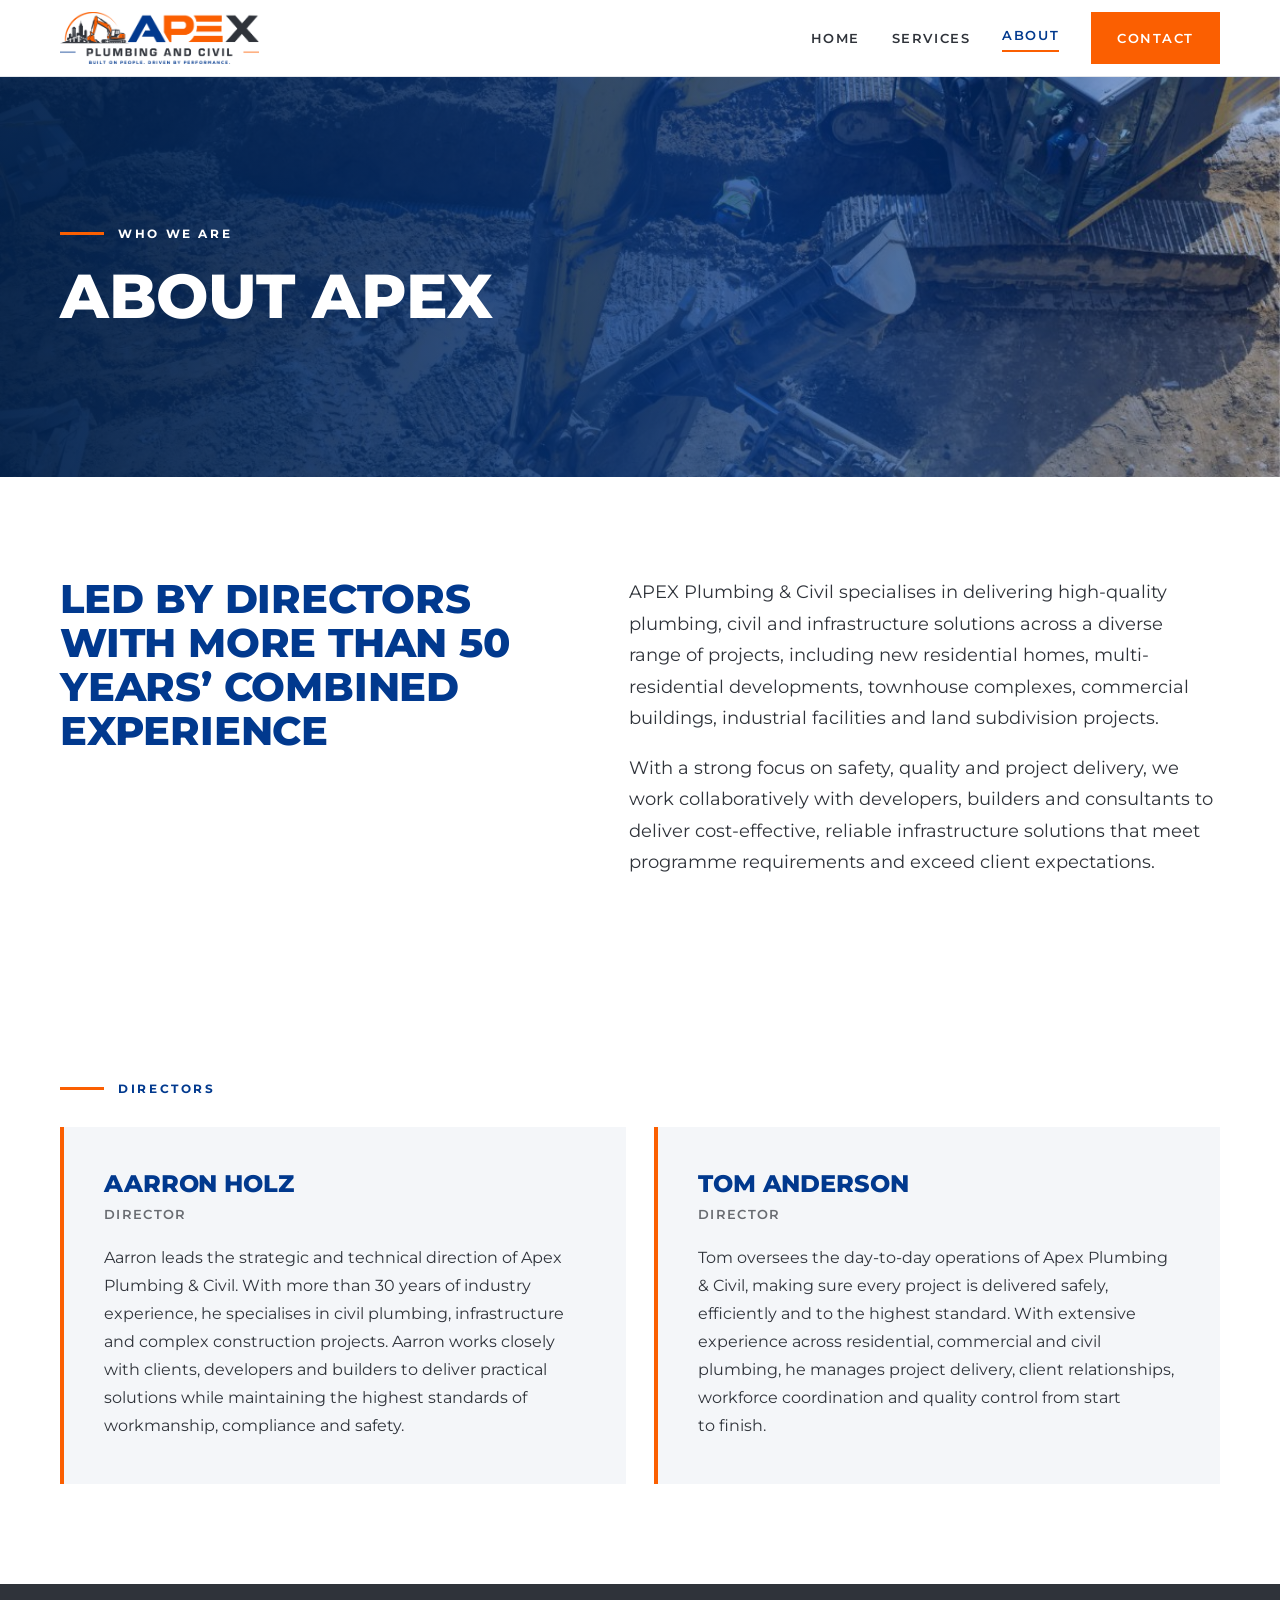
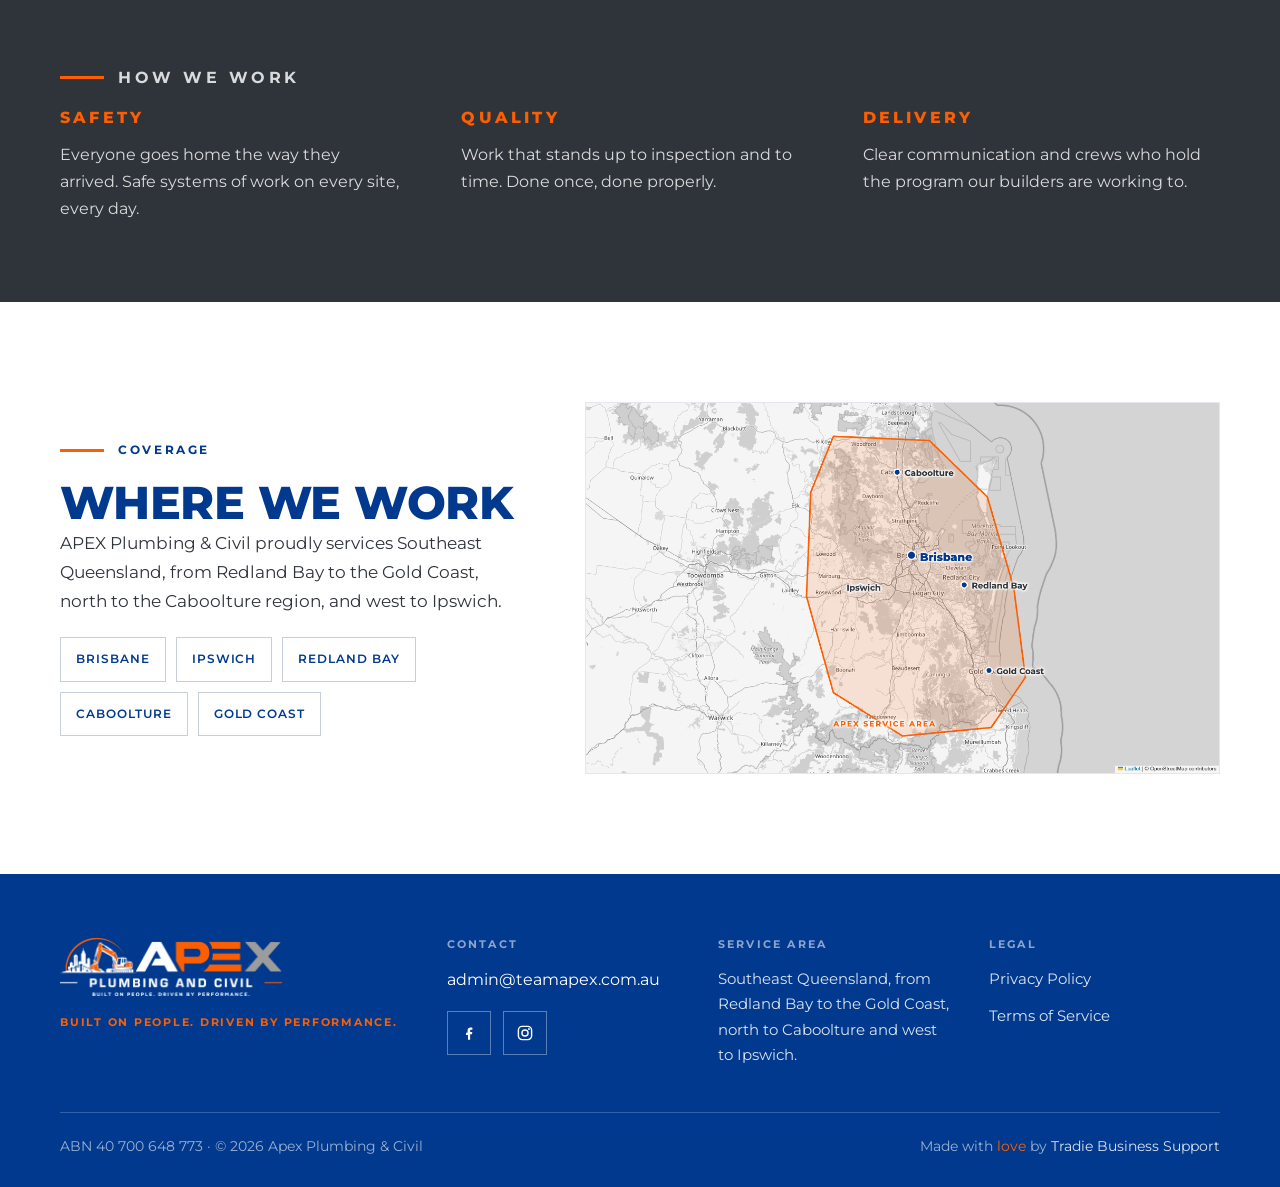
==== about.html @ 1848c68c "Add files via upload initial site" ====
<!DOCTYPE html>
<html lang="en-AU">
<head>
<meta charset="utf-8">
<meta name="viewport" content="width=device-width, initial-scale=1">
<title>About | APEX Plumbing & Civil</title>
<meta name="description" content="Led by directors with more than 50 years combined experience, APEX delivers plumbing, civil and infrastructure solutions across Southeast Queensland.">
<link rel="canonical" href="https://apexplumbingandcivil.com.au/about.html">
<meta name="robots" content="index, follow">
<meta property="og:type" content="website">
<meta property="og:site_name" content="APEX Plumbing &amp; Civil">
<meta property="og:title" content="About | APEX Plumbing & Civil">
<meta property="og:description" content="Led by directors with more than 50 years combined experience, APEX delivers plumbing, civil and infrastructure solutions across Southeast Queensland.">
<meta property="og:url" content="https://apexplumbingandcivil.com.au/about.html">
<meta property="og:image" content="https://apexplumbingandcivil.com.au/assets/img/about-banner.jpg">
<meta property="og:locale" content="en_AU">
<meta name="twitter:card" content="summary_large_image">
<meta name="theme-color" content="#01398E">
<link rel="icon" href="assets/img/favicon.png" type="image/png">
<link rel="preconnect" href="https://fonts.googleapis.com">
<link rel="preconnect" href="https://fonts.gstatic.com" crossorigin>
<link href="https://fonts.googleapis.com/css2?family=Montserrat:wght@500;600;700;800&display=swap" rel="stylesheet">
<link rel="stylesheet" href="assets/css/style.css">
</head>
<body>
<a class="skip" href="#main">Skip to content</a>

  <header class="site-header">
    <div class="header-inner">
      <a class="logo" href="index.html"><img src="assets/img/apex-logo.png" alt="Apex Plumbing and Civil" width="253" height="66"></a>
      <nav class="nav" aria-label="Main">
        <a href="index.html">Home</a>
        <a href="services.html">Services</a>
        <a href="about.html" class="is-active" aria-current="page">About</a>
        <a class="btn btn--sm" href="contact.html">Contact</a>
      </nav>
      <button class="nav-toggle" type="button" aria-expanded="false" aria-controls="mobile-nav" aria-label="Open menu">
        <span></span><span></span><span></span>
      </button>
    </div>
    <nav class="mobile-nav" id="mobile-nav" aria-label="Mobile">
      <a href="index.html">Home</a>
      <a href="services.html">Services</a>
      <a href="about.html">About</a>
      <a href="contact.html">Contact</a>
    </nav>
  </header>
<main id="main">

  <section class="pagehead pagehead--short">
    <img class="hero-bg" src="assets/img/about-banner.jpg" alt="Water main pipes laid out alongside an open trench at the end of the day" fetchpriority="high">
    <div class="hero-scrim"></div>
    <div class="container hero-inner">
      <p class="eyebrow eyebrow--light"><span class="rule"></span>Who we are</p>
      <h1>About Apex</h1>
    </div>
  </section>

  <section class="section">
    <div class="container intro">
      <h2 class="intro-title">Led by directors with more than 50 years&rsquo; combined experience</h2>
      <div class="intro-body">
        <p>APEX Plumbing &amp; Civil specialises in delivering high-quality plumbing, civil and infrastructure solutions across a diverse range of projects, including new residential homes, multi-residential developments, townhouse complexes, commercial buildings, industrial facilities and land subdivision projects.</p>
        <p>With a strong focus on safety, quality and project delivery, we work collaboratively with developers, builders and consultants to deliver cost-effective, reliable infrastructure solutions that meet programme requirements and exceed client expectations.</p>
      </div>
    </div>
  </section>

  <section class="section section--tight">
    <div class="container">
      <p class="eyebrow"><span class="rule"></span>Directors</p>
      <div class="directors">
        <article class="director">
          <h3>Aarron Holz</h3>
          <p class="role">Director</p>
          <p>Aarron leads the strategic and technical direction of Apex Plumbing &amp; Civil. With more than 30 years of industry experience, he specialises in civil plumbing, infrastructure and complex construction projects. Aarron works closely with clients, developers and builders to deliver practical solutions while maintaining the highest standards of workmanship, compliance and safety.</p>
        </article>
        <article class="director">
          <h3>Tom Anderson</h3>
          <p class="role">Director</p>
          <p>Tom oversees the day-to-day operations of Apex Plumbing &amp; Civil, making sure every project is delivered safely, efficiently and to the highest standard. With extensive experience across residential, commercial and civil plumbing, he manages project delivery, client relationships, workforce coordination and quality control from start to finish.</p>
        </article>
      </div>
    </div>
  </section>

  <section class="values">
    <div class="container">
      <p class="eyebrow eyebrow--light"><span class="rule"></span>How we work</p>
      <div class="values-grid">
        <div><h3>Safety</h3><p>Everyone goes home the way they arrived. Safe systems of work on every site, every day.</p></div>
        <div><h3>Quality</h3><p>Work that stands up to inspection and to time. Done once, done properly.</p></div>
        <div><h3>Delivery</h3><p>Clear communication and crews who hold the program our builders are working to.</p></div>
      </div>
    </div>
  </section>

  <section class="section">
    <div class="container coverage">
      <div>
        <p class="eyebrow"><span class="rule"></span>Coverage</p>
        <h2 class="section-title">Where we work</h2>
        <p class="coverage-text">APEX Plumbing &amp; Civil proudly services Southeast Queensland, from Redland Bay to the Gold Coast, north to the Caboolture region, and west to Ipswich.</p>
        <ul class="chips">
          <li>Brisbane</li><li>Ipswich</li><li>Redland Bay</li><li>Caboolture</li><li>Gold Coast</li>
        </ul>
      </div>
      <div class="map">
        <img src="assets/img/map-service-area.png" alt="Map of South East Queensland showing the Apex service area from Caboolture to the Gold Coast and west to Ipswich" loading="lazy">
      </div>
    </div>
  </section>
</main>

  <footer class="site-footer">
    <div class="container">
      <div class="footer-grid">
        <div>
          <img class="footer-logo" src="assets/img/apex-logo-reversed.png" alt="Apex Plumbing and Civil" width="253" height="66">
          <p class="tagline">Built on people. Driven by performance.</p>
        </div>
        <div>
          <h2 class="footer-head">Contact</h2>
          <a class="footer-email" href="mailto:admin@teamapex.com.au">admin@teamapex.com.au</a>
          <div class="socials">
            <a href="https://www.facebook.com/ApexPlumbingandCivil" target="_blank" rel="noopener" aria-label="Apex Plumbing and Civil on Facebook"><svg viewBox="0 0 24 24" width="18" height="18" aria-hidden="true"><path fill="currentColor" d="M13.5 21v-7.2h2.5l.4-3h-2.9V9.1c0-.9.3-1.5 1.6-1.5h1.4V4.9c-.3 0-1.3-.1-2.4-.1-2.4 0-4 1.4-4 4.1v2.9H8v3h2.6V21z"></path></svg></a>
            <a href="https://www.instagram.com/team.apex2026" target="_blank" rel="noopener" aria-label="Apex Plumbing and Civil on Instagram"><svg viewBox="0 0 24 24" width="18" height="18" aria-hidden="true"><rect x="3.2" y="3.2" width="17.6" height="17.6" rx="5" fill="none" stroke="currentColor" stroke-width="1.9"></rect><circle cx="12" cy="12" r="4.1" fill="none" stroke="currentColor" stroke-width="1.9"></circle><circle cx="17.3" cy="6.7" r="1.3" fill="currentColor"></circle></svg></a>
          </div>
        </div>
        <div>
          <h2 class="footer-head">Service area</h2>
          <p class="footer-text">Southeast Queensland, from Redland Bay to the Gold Coast, north to Caboolture and west to Ipswich.</p>
        </div>
        <div>
          <h2 class="footer-head">Legal</h2>
          <div class="footer-links">
            <a href="privacy.html">Privacy Policy</a>
            <a href="terms.html">Terms of Service</a>
          </div>
        </div>
      </div>
      <div class="footer-base">
        <span>ABN 40 700 648 773 &middot; &copy; <span data-year>2026</span> Apex Plumbing &amp; Civil</span>
        <span>Made with <span class="heart">love</span> by <a href="https://tradiebs.com.au" target="_blank" rel="noopener">Tradie Business Support</a></span>
      </div>
    </div>
  </footer>
<script src="assets/js/main.js" defer></script>
</body>
</html>
---- assets/css/style.css ----
/* APEX Plumbing & Civil
   Navy #01398E  Orange #FB5F01  Charcoal #2F333A  Grey #F4F6F9 */

:root{
  --navy:#01398E; --navy-deep:#01204A; --orange:#FB5F01;
  --charcoal:#2F333A; --grey:#F4F6F9; --line:#E4E7EC; --line-2:#C9CFD8;
  --pad:24px; --maxw:1320px;
}

*,*::before,*::after{box-sizing:border-box}
html{-webkit-text-size-adjust:100%}
body{
  margin:0; background:#fff; color:var(--charcoal);
  font:400 16px/1.7 Montserrat,-apple-system,BlinkMacSystemFont,"Segoe UI",Arial,sans-serif;
  -webkit-font-smoothing:antialiased;
}
img{max-width:100%; display:block}
a{color:var(--navy); text-decoration:none}
a:hover{color:var(--orange)}
h1,h2,h3{margin:0; font-weight:800; text-transform:uppercase; line-height:1.1; letter-spacing:-.005em}
p{margin:0 0 1em; text-wrap:pretty}
p:last-child{margin-bottom:0}
ul{margin:0; padding:0; list-style:none}
:focus-visible{outline:3px solid var(--orange); outline-offset:3px}

.container{width:100%; max-width:var(--maxw); margin:0 auto; padding:0 var(--pad)}
.skip{position:absolute; left:-9999px; top:0; background:var(--orange); color:#fff; padding:14px 20px; z-index:100; font-weight:700}
.skip:focus{left:0; color:#fff}

/* buttons and links */
.btn{
  display:inline-flex; align-items:center; justify-content:center; gap:12px;
  background:var(--orange); color:#fff; font-weight:700; font-size:13px;
  letter-spacing:.14em; text-transform:uppercase; padding:19px 32px;
  min-height:56px; border:0; cursor:pointer; transition:background .18s ease;
  font-family:inherit; text-align:center;
}
.btn:hover{background:#e05500; color:#fff}
.btn--sm{padding:15px 26px; min-height:48px; font-size:12px}
.link{
  display:inline-flex; align-items:center; gap:10px; font-weight:700; font-size:13px;
  letter-spacing:.14em; text-transform:uppercase; color:var(--navy); min-height:44px;
}
.link span{color:var(--orange)}

.eyebrow{
  display:flex; align-items:center; gap:14px; margin:0 0 18px;
  font-weight:700; font-size:12px; letter-spacing:.22em; text-transform:uppercase; color:var(--navy);
}
.eyebrow--light{color:#fff}
.rule{flex:none; width:44px; height:3px; background:var(--orange)}

/* header */
.site-header{position:sticky; top:0; z-index:50; background:#fff; border-bottom:1px solid var(--line)}
.header-inner{
  max-width:var(--maxw); margin:0 auto; padding:12px var(--pad);
  display:flex; align-items:center; justify-content:space-between; gap:24px;
}
.logo img{height:40px; width:auto}
.nav{display:none; align-items:center; gap:32px}
.nav a{font-weight:600; font-size:13px; letter-spacing:.12em; text-transform:uppercase; color:var(--charcoal)}
.nav a.is-active{color:var(--navy); border-bottom:2px solid var(--orange); padding-bottom:4px}
.nav a:hover{color:var(--orange)}
.nav .btn--sm{color:#fff}
.nav-toggle{
  width:48px; height:48px; display:flex; flex-direction:column; align-items:center; justify-content:center;
  gap:5px; background:none; border:0; cursor:pointer; padding:0;
}
.nav-toggle span{display:block; width:24px; height:2px; background:var(--navy); transition:transform .2s ease, opacity .2s ease}
.nav-toggle span:last-child{background:var(--orange)}
.nav-toggle[aria-expanded="true"] span:nth-child(1){transform:translateY(7px) rotate(45deg)}
.nav-toggle[aria-expanded="true"] span:nth-child(2){opacity:0}
.nav-toggle[aria-expanded="true"] span:nth-child(3){transform:translateY(-7px) rotate(-45deg)}
.mobile-nav{display:none; flex-direction:column; border-top:1px solid var(--line); background:#fff}
.mobile-nav.is-open{display:flex}
.mobile-nav a{
  padding:18px var(--pad); min-height:56px; display:flex; align-items:center;
  font-weight:600; font-size:14px; letter-spacing:.12em; text-transform:uppercase;
  color:var(--charcoal); border-bottom:1px solid var(--line);
}

/* hero */
.hero,.pagehead{position:relative; overflow:hidden; display:flex; align-items:center; min-height:560px; padding:80px 0}
.pagehead{min-height:340px; padding:64px 0}
.pagehead--short{min-height:280px}
.hero-bg{position:absolute; inset:0; width:100%; height:100%; object-fit:cover}
.hero-scrim{position:absolute; inset:0; background:linear-gradient(180deg,rgba(1,32,74,.90) 0%,rgba(1,57,142,.84) 60%,rgba(1,32,74,.92) 100%)}
.hero-inner{position:relative; z-index:1}
.hero h1{font-size:clamp(34px,7vw,74px); color:#fff; max-width:16ch; text-wrap:balance}
.pagehead h1{font-size:clamp(32px,6vw,62px); color:#fff}
.lede{margin:20px 0 0; font-size:clamp(15px,2.4vw,20px); line-height:1.65; color:rgba(255,255,255,.88); max-width:62ch}
.hero .btn{margin-top:30px}

/* stats */
.stats{background:var(--charcoal); padding:8px 0 28px}
.stats-grid{display:grid; gap:0}
.stats-grid>div{padding:22px 0; border-bottom:1px solid rgba(255,255,255,.16)}
.stats-grid>div:last-child{border-bottom:0; padding-bottom:0}
.stats strong{display:block; font-weight:800; font-size:26px; line-height:1; color:var(--orange); margin-bottom:8px}
.stats span{display:block; font-weight:600; font-size:12px; line-height:1.5; letter-spacing:.08em; text-transform:uppercase; color:#fff}

/* sections */
.section{padding:56px 0}
.section--grey{background:var(--grey)}
.section--bordered{border-top:1px solid var(--line)}
.section--tight{padding-top:0}
.section-title{font-size:clamp(26px,4.4vw,46px); color:var(--navy); margin-bottom:28px}
.section-head{margin-bottom:28px}
.section-note{margin:14px 0 0; font-size:16px; color:var(--charcoal)}

/* cards */
.cards{display:grid; gap:20px}
.card{border:1px solid var(--line)}
.card>img{width:100%; height:200px; object-fit:cover}
.card-body{padding:26px 24px 28px}
.card h3{font-size:22px; color:var(--charcoal); margin-bottom:12px}
.card p{font-size:15px; margin-bottom:16px}

/* band */
.band{background:var(--navy); display:flex; flex-direction:column-reverse}
.band-text{padding:40px var(--pad) 44px}
.band-text h2{font-size:clamp(24px,4vw,44px); color:#fff; margin-bottom:16px}
.band-text p{font-size:16px; line-height:1.7; color:rgba(255,255,255,.86); max-width:56ch}
.band-media img{width:100%; height:220px; object-fit:cover}

/* gallery: masonry columns so photos keep their own shape */
.gallery{column-count:2; column-gap:10px}
.gallery figure{margin:0 0 10px; break-inside:avoid; -webkit-column-break-inside:avoid}
.gallery img{width:100%; height:auto}
.pos-low{object-position:center 60%}
.pos-high{object-position:center 40%}

/* testimonials */
.carousel-viewport{overflow:hidden}
.carousel-track{display:flex; align-items:stretch; gap:0; transition:transform .55s cubic-bezier(.4,0,.2,1)}
.quote{
  flex:0 0 100%; background:#fff; border-top:4px solid var(--orange);
  padding:30px 24px; display:flex; flex-direction:column; gap:22px;
}
.quote p{margin:0; font-size:15px; line-height:1.8}
.quote footer{margin-top:auto}
.quote strong{display:block; font-weight:700; font-size:14px; letter-spacing:.06em; text-transform:uppercase; color:var(--navy)}
.quote span{display:block; font-size:14px; color:var(--charcoal); opacity:.7; margin-top:5px}
.carousel-controls{display:flex; align-items:center; justify-content:space-between; gap:16px; margin-top:22px}
.dots{display:flex; gap:8px}
.dots button{width:36px; height:6px; border:0; padding:0; cursor:pointer; background:var(--line-2)}
.dots button[aria-current="true"]{background:var(--orange)}
.arrows{display:flex; gap:10px}
.arrows button{
  width:48px; height:48px; border:1px solid var(--line-2); background:#fff; color:var(--navy);
  font-weight:700; font-size:17px; cursor:pointer; font-family:inherit;
}
.arrows button:hover{border-color:var(--orange); color:var(--orange)}

/* cta */
.cta{border-top:1px solid var(--line); padding:44px 0}
.cta-inner{display:flex; flex-direction:column; align-items:flex-start; gap:22px}
.cta h2{font-size:clamp(24px,4vw,40px); color:var(--navy); margin-bottom:10px}
.cta p{font-size:16px}

/* split (services) */
.split{display:flex; flex-direction:column}
.split--grey{background:var(--grey)}
.split-media img{width:100%; height:260px; object-fit:cover}
.split-text{padding:44px var(--pad) 48px}
.split-text h2{font-size:clamp(26px,4.4vw,44px); color:var(--navy); margin-bottom:20px}
.split-lede{font-size:16px; line-height:1.7; margin-bottom:24px; max-width:56ch}
.ticks li{display:flex; gap:16px; align-items:flex-start; padding:15px 0; border-top:1px solid var(--line-2); font-size:16px; line-height:1.5}
.ticks li:last-child{border-bottom:1px solid var(--line-2)}
.ticks li::before{content:""; flex:none; width:7px; height:7px; background:var(--orange); margin-top:9px}

/* closer */
.closer{background:var(--navy); padding:56px 0; text-align:center}
.closer h2{font-size:clamp(26px,4.6vw,52px); color:#fff; margin:0 auto 18px; max-width:20ch}
.closer p{font-size:17px; line-height:1.7; color:rgba(255,255,255,.86); max-width:70ch; margin:0 auto 30px}

/* about */
.intro{display:grid; gap:24px}
.intro-title{font-size:clamp(24px,4vw,40px); color:var(--navy)}
.intro-body p{font-size:17px; line-height:1.75}
.directors{display:grid; gap:20px; margin-top:28px}
.director{background:var(--grey); padding:32px 26px; border-left:4px solid var(--orange)}
.director h3{font-size:24px; color:var(--navy); margin-bottom:6px}
.director .role{font-weight:600; font-size:13px; letter-spacing:.1em; text-transform:uppercase; opacity:.7; margin-bottom:18px}
.director p{font-size:16px; line-height:1.75}
.values{background:var(--charcoal); padding:56px 0}
.values-grid{display:grid; gap:32px}
.values h3{font-size:16px; letter-spacing:.2em; color:var(--orange); margin-bottom:14px}
.values p{font-size:16px; line-height:1.7; color:rgba(255,255,255,.82)}
.coverage{display:grid; gap:36px; align-items:center}
.coverage-text{font-size:17px; line-height:1.7; margin-bottom:22px}
.chips{display:flex; flex-wrap:wrap; gap:10px}
.chips li{font-weight:600; font-size:12px; letter-spacing:.08em; text-transform:uppercase; color:var(--navy); border:1px solid var(--line-2); padding:11px 15px}
.map{border:1px solid var(--line)}

/* contact */
.contact{display:flex; flex-direction:column}
.contact-form{padding:44px var(--pad) 48px}
.contact-form h1{font-size:clamp(30px,6vw,54px); color:var(--navy); margin-bottom:14px}
.contact-lede{font-size:16px; line-height:1.7; margin-bottom:32px; max-width:56ch}
.field{margin-bottom:20px}
.field label{display:block; font-weight:600; font-size:11px; letter-spacing:.16em; text-transform:uppercase; margin-bottom:9px}
.field input,.field textarea{
  width:100%; border:1px solid var(--line-2); background:#fff; color:var(--charcoal);
  font:400 16px/1.6 inherit; font-family:inherit; padding:16px; min-height:56px; border-radius:0;
}
.field textarea{min-height:140px; resize:vertical}
.field input:focus,.field textarea:focus{border-color:var(--navy); outline:2px solid rgba(1,57,142,.18); outline-offset:0}
.field input[aria-invalid="true"],.field textarea[aria-invalid="true"]{border-color:#c22e00}
.hp{position:absolute; left:-9999px; width:1px; height:1px; opacity:0}
.form-status{margin:16px 0 0; font-size:15px; font-weight:600}
.form-status.is-ok{color:#0a7c2f}
.form-status.is-err{color:#c22e00}
.contact-side{background:var(--navy); padding:44px var(--pad); display:flex; flex-direction:column; gap:32px}
.contact-email{font-weight:600; font-size:19px; line-height:1.4; color:#fff}
.contact-email:hover{color:var(--orange)}
.contact-area{font-size:16px; line-height:1.75; color:rgba(255,255,255,.9)}
.ruled{border-top:1px solid rgba(255,255,255,.2); padding-top:32px}
.follow{display:flex; flex-direction:column; gap:14px}
.follow a{display:flex; align-items:center; gap:12px; min-height:44px; font-size:15px; color:#fff}
.follow a:hover{color:var(--orange)}
.follow svg{flex:none}
.contact-mark img{height:56px; width:auto}

/* legal */
.legal-head{background:var(--navy); padding:48px 0}
.legal-head h1{font-size:clamp(30px,6vw,54px); color:#fff}
.prose{max-width:76ch}
.prose h2{font-size:20px; color:var(--navy); margin:36px 0 14px}
.prose p,.prose li{font-size:16px; line-height:1.8}
.prose ul{margin:0 0 1em; padding-left:0}
.prose li{display:flex; gap:14px; align-items:flex-start; margin-bottom:8px}
.prose li::before{content:""; flex:none; width:7px; height:7px; background:var(--orange); margin-top:11px}
.updated{font-size:14px; letter-spacing:.06em; text-transform:uppercase; font-weight:600; opacity:.65}

/* footer */
.site-footer{background:var(--navy); padding:44px 0 24px; color:#fff}
.footer-grid{display:grid; gap:32px; padding-bottom:32px; border-bottom:1px solid rgba(255,255,255,.2)}
.footer-logo{height:48px; width:auto}
.tagline{margin:18px 0 0; font-weight:700; font-size:11px; line-height:1.6; letter-spacing:.16em; text-transform:uppercase; color:var(--orange)}
.footer-head{font-weight:700; font-size:11px; letter-spacing:.2em; text-transform:uppercase; color:rgba(255,255,255,.55); margin:0 0 16px}
.footer-email{display:inline-block; font-size:16px; color:#fff; margin-bottom:18px}
.footer-email:hover{color:var(--orange)}
.footer-text{font-size:15px; line-height:1.7; color:rgba(255,255,255,.86)}
.footer-links{display:flex; flex-direction:column; gap:12px}
.footer-links a{font-size:15px; color:rgba(255,255,255,.86)}
.footer-links a:hover{color:var(--orange)}
.socials{display:flex; gap:12px}
.socials a{
  width:44px; height:44px; border:1px solid rgba(255,255,255,.35);
  display:flex; align-items:center; justify-content:center; color:#fff;
}
.socials a:hover{background:var(--orange); border-color:var(--orange); color:#fff}
.footer-base{
  display:flex; flex-direction:column; gap:8px; padding-top:22px;
  font-size:13px; line-height:1.6; color:rgba(255,255,255,.6);
}
.footer-base a{color:rgba(255,255,255,.85)}
.footer-base a:hover{color:var(--orange)}
.heart{color:var(--orange)}

/* ---------- tablet ---------- */
@media (min-width:720px){
  :root{--pad:40px}
  .stats{padding:28px 0}
  .stats-grid{grid-template-columns:repeat(3,1fr); gap:36px}
  .stats-grid>div{padding:0; border-bottom:0; border-left:1px solid rgba(255,255,255,.18); padding-left:36px}
  .stats-grid>div:first-child{border-left:0; padding-left:0}
  .stats strong{font-size:30px}
  .section{padding:76px 0}
  .cards{grid-template-columns:1fr 1fr; gap:28px}
  .card>img{height:260px}
  .card-body{padding:34px 32px 38px}
  .card h3{font-size:26px}
  .card p{font-size:16px}
  .gallery{column-count:3; column-gap:14px}
  .gallery figure{margin-bottom:14px}
  .quote{padding:40px 36px}
  .quote p{font-size:17px}
  .band{flex-direction:row}
  .band-text{flex:1; padding:64px 40px; display:flex; flex-direction:column; justify-content:center}
  .band-media{flex:1}
  .band-media img{height:100%; min-height:380px}
  .cta{padding:64px 0}
  .cta-inner{flex-direction:row; align-items:center; justify-content:space-between; gap:40px}
  .split{flex-direction:row; align-items:stretch}
  .split--reverse{flex-direction:row}
  .split-media{flex:1}
  .split-media img{height:100%; min-height:520px}
  .split-text{flex:1; padding:64px 40px; display:flex; flex-direction:column; justify-content:center}
  .ticks--two{display:grid; grid-template-columns:1fr 1fr; gap:0 32px}
  .closer{padding:88px 0}
  .intro{grid-template-columns:1fr 1.15fr; gap:56px}
  .intro-body p{font-size:18px}
  .directors{grid-template-columns:1fr 1fr; gap:28px}
  .director{padding:44px 40px}
  .values{padding:80px 0}
  .values-grid{grid-template-columns:repeat(3,1fr); gap:44px}
  .coverage{grid-template-columns:.85fr 1.15fr; gap:56px}
  .contact{flex-direction:row; min-height:720px}
  .contact-form{flex:1.05; padding:72px 40px}
  .contact-side{flex:.95; padding:72px 40px}
  .contact-email{font-size:23px}
  .legal-head{padding:72px 0}
  .site-footer{padding:64px 0 30px}
  .footer-grid{grid-template-columns:1.5fr 1fr 1fr 1fr; gap:40px; padding-bottom:44px}
  .footer-logo{height:58px}
  .footer-base{flex-direction:row; justify-content:space-between; align-items:center; gap:24px; font-size:14px}
  .section-head{display:flex; align-items:flex-end; justify-content:space-between; gap:40px; margin-bottom:40px}
  .section-note{max-width:36ch; text-align:right; margin:0}
  .section-title{margin-bottom:0}
  .section-head .section-title{margin-bottom:0}
}

/* ---------- desktop ---------- */
@media (min-width:1024px){
  :root{--pad:60px}
  .nav{display:flex}
  .nav-toggle,.mobile-nav{display:none !important}
  .logo img{height:52px}
  .hero{min-height:660px; padding:0}
  .hero-scrim{background:linear-gradient(100deg,rgba(1,32,74,.94) 0%,rgba(1,57,142,.86) 42%,rgba(1,57,142,.30) 100%)}
  .pagehead{min-height:400px}
  .pagehead .hero-scrim{background:linear-gradient(90deg,rgba(1,32,74,.95) 0%,rgba(1,57,142,.72) 60%,rgba(1,57,142,.35) 100%)}
  .hero-inner{max-width:var(--maxw)}
  .hero h1{max-width:14ch}
  .section{padding:100px 0}
  .quote{flex:0 0 calc(50% - 12px); min-height:400px; padding:44px 40px}
  .carousel-track{gap:24px}
  .quote p{font-size:17px}
  .band-media img{min-height:460px}
  .split-media img{min-height:600px}
  .split-text{padding:88px 60px}
  .section-title{font-size:46px}
  .gallery{column-count:4; column-gap:16px}
  .gallery figure{margin-bottom:16px}
}
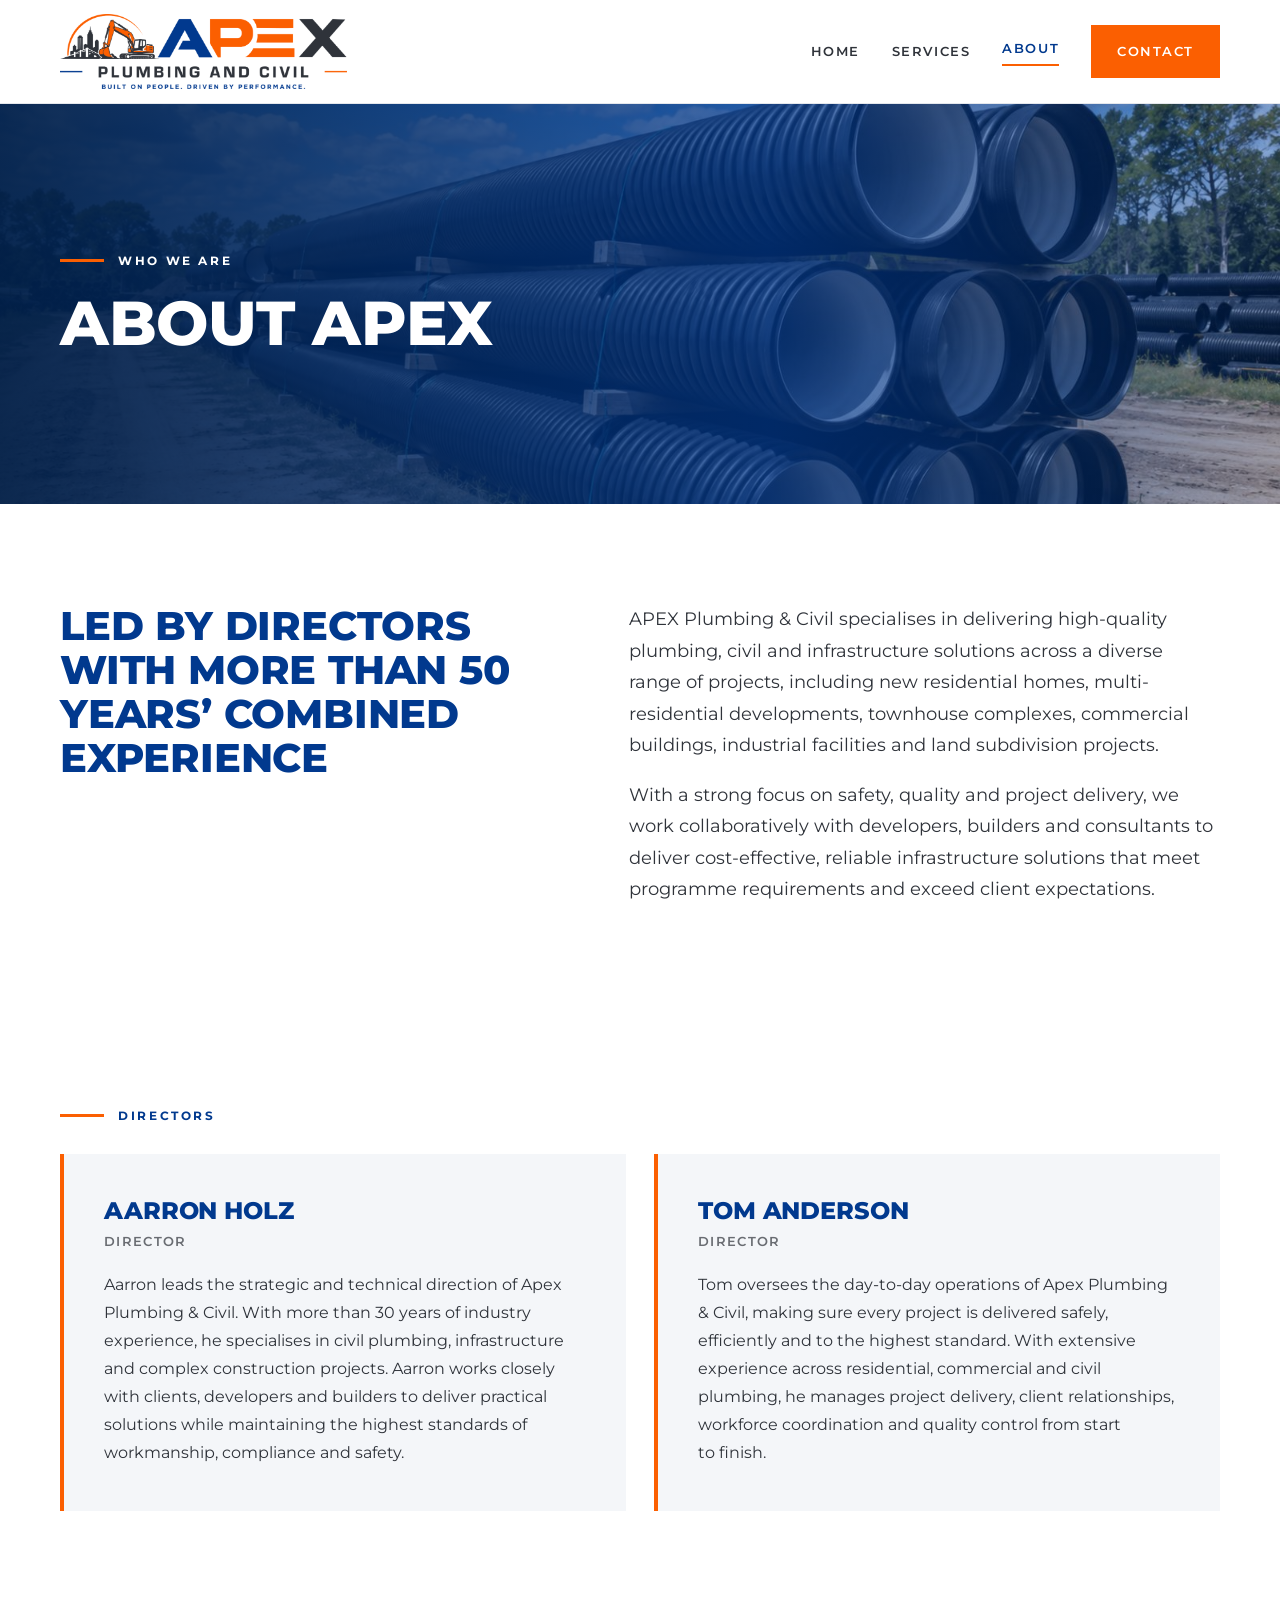
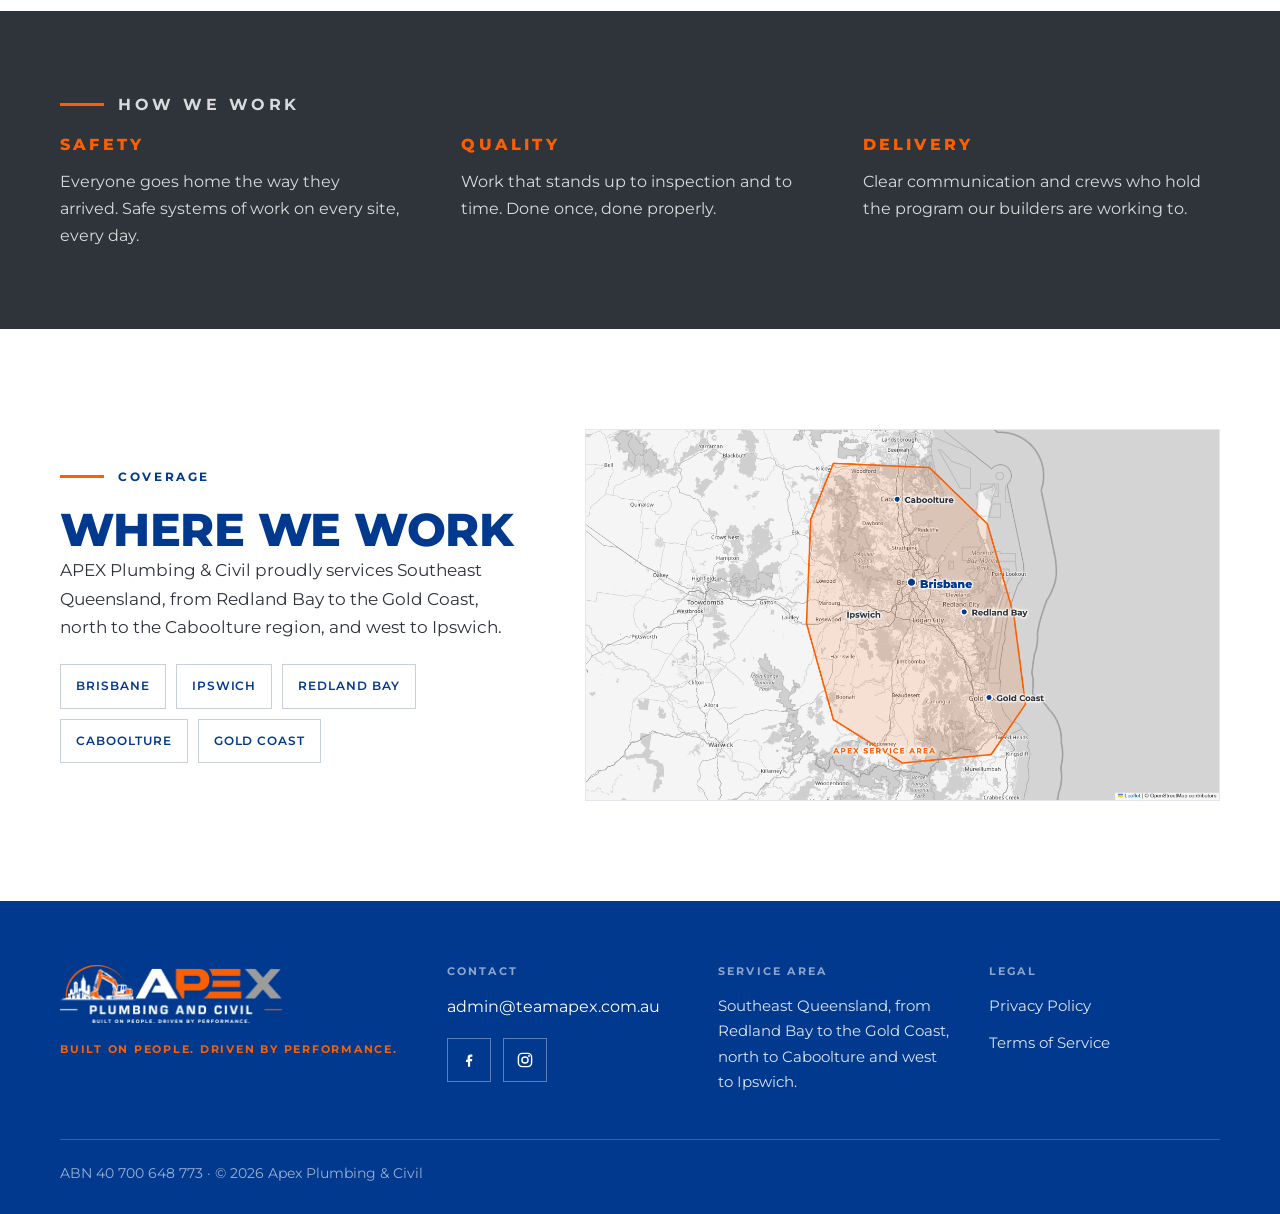
==== commit c861123c: "Add files via upload" ====
--- a/about.html
+++ b/about.html
@@ -12,7 +12,7 @@
 <meta property="og:title" content="About | APEX Plumbing & Civil">
 <meta property="og:description" content="Led by directors with more than 50 years combined experience, APEX delivers plumbing, civil and infrastructure solutions across Southeast Queensland.">
 <meta property="og:url" content="https://apexplumbingandcivil.com.au/about.html">
-<meta property="og:image" content="https://apexplumbingandcivil.com.au/assets/img/about-banner.jpg">
+<meta property="og:image" content="https://apexplumbingandcivil.com.au/assets/img/about-banner-pipes.jpg">
 <meta property="og:locale" content="en_AU">
 <meta name="twitter:card" content="summary_large_image">
 <meta name="theme-color" content="#01398E">
@@ -48,7 +48,7 @@
 <main id="main">
 
   <section class="pagehead pagehead--short">
-    <img class="hero-bg" src="assets/img/about-banner.jpg" alt="Water main pipes laid out alongside an open trench at the end of the day" fetchpriority="high">
+    <img class="hero-bg" src="assets/img/about-banner-pipes.jpg" alt="Stacked lengths of large diameter stormwater pipe on a laydown area" fetchpriority="high">
     <div class="hero-scrim"></div>
     <div class="container hero-inner">
       <p class="eyebrow eyebrow--light"><span class="rule"></span>Who we are</p>
@@ -141,7 +141,6 @@
       </div>
       <div class="footer-base">
         <span>ABN 40 700 648 773 &middot; &copy; <span data-year>2026</span> Apex Plumbing &amp; Civil</span>
-        <span>Made with <span class="heart">love</span> by <a href="https://tradiebs.com.au" target="_blank" rel="noopener">Tradie Business Support</a></span>
       </div>
     </div>
   </footer>
--- a/assets/css/style.css
+++ b/assets/css/style.css
@@ -53,10 +53,10 @@
 /* header */
 .site-header{position:sticky; top:0; z-index:50; background:#fff; border-bottom:1px solid var(--line)}
 .header-inner{
-  max-width:var(--maxw); margin:0 auto; padding:12px var(--pad);
+  max-width:var(--maxw); margin:0 auto; padding:14px var(--pad);
   display:flex; align-items:center; justify-content:space-between; gap:24px;
 }
-.logo img{height:40px; width:auto}
+.logo img{height:57px; width:auto}
 .nav{display:none; align-items:center; gap:32px}
 .nav a{font-weight:600; font-size:13px; letter-spacing:.12em; text-transform:uppercase; color:var(--charcoal)}
 .nav a.is-active{color:var(--navy); border-bottom:2px solid var(--orange); padding-bottom:4px}
@@ -119,14 +119,45 @@
 /* band */
 .band{background:var(--navy); display:flex; flex-direction:column-reverse}
 .band-text{padding:40px var(--pad) 44px}
-.band-text h2{font-size:clamp(24px,4vw,44px); color:#fff; margin-bottom:16px}
+.band-text h2{font-size:clamp(24px,4vw,44px); color:#fff; margin-bottom:16px; text-wrap:balance}
 .band-text p{font-size:16px; line-height:1.7; color:rgba(255,255,255,.86); max-width:56ch}
 .band-media img{width:100%; height:220px; object-fit:cover}
 
-/* gallery: masonry columns so photos keep their own shape */
-.gallery{column-count:2; column-gap:10px}
-.gallery figure{margin:0 0 10px; break-inside:avoid; -webkit-column-break-inside:avoid}
-.gallery img{width:100%; height:auto}
+/* gallery: even grid of thumbnails, full photo opens in the lightbox */
+.gallery{display:grid; grid-template-columns:repeat(2,1fr); gap:10px}
+.g-item{
+  position:relative; padding:0; border:0; margin:0; background:var(--grey);
+  aspect-ratio:1/1; overflow:hidden; cursor:zoom-in; display:block; width:100%;
+}
+.g-item img{width:100%; height:100%; object-fit:cover; transition:transform .4s ease}
+.g-item::after{
+  content:""; position:absolute; inset:0; background:var(--navy);
+  opacity:0; transition:opacity .25s ease; pointer-events:none;
+}
+.g-item:hover img{transform:scale(1.04)}
+.g-item:hover::after{opacity:.18}
+
+/* lightbox */
+.lightbox{
+  position:fixed; inset:0; z-index:200; display:none;
+  background:rgba(1,32,74,.96); padding:64px 20px 90px;
+  align-items:center; justify-content:center;
+}
+.lightbox.is-open{display:flex}
+.lightbox img{max-width:100%; max-height:100%; width:auto; height:auto; object-fit:contain}
+.lb-cap{
+  position:absolute; left:0; right:0; bottom:30px; text-align:center;
+  color:rgba(255,255,255,.86); font-size:15px; line-height:1.5; padding:0 24px;
+}
+.lb-btn{
+  position:absolute; background:none; border:1px solid rgba(255,255,255,.4); color:#fff;
+  width:52px; height:52px; cursor:pointer; font:700 20px/1 Montserrat,sans-serif;
+  display:flex; align-items:center; justify-content:center;
+}
+.lb-btn:hover{background:var(--orange); border-color:var(--orange)}
+.lb-close{top:16px; right:16px}
+.lb-prev{left:16px; top:50%; margin-top:-26px}
+.lb-next{right:16px; top:50%; margin-top:-26px}
 .pos-low{object-position:center 60%}
 .pos-high{object-position:center 40%}
 
@@ -273,8 +304,7 @@
   .card-body{padding:34px 32px 38px}
   .card h3{font-size:26px}
   .card p{font-size:16px}
-  .gallery{column-count:3; column-gap:14px}
-  .gallery figure{margin-bottom:14px}
+  .gallery{gap:14px}
   .quote{padding:40px 36px}
   .quote p{font-size:17px}
   .band{flex-direction:row}
@@ -317,7 +347,7 @@
   :root{--pad:60px}
   .nav{display:flex}
   .nav-toggle,.mobile-nav{display:none !important}
-  .logo img{height:52px}
+  .logo img{height:75px}
   .hero{min-height:660px; padding:0}
   .hero-scrim{background:linear-gradient(100deg,rgba(1,32,74,.94) 0%,rgba(1,57,142,.86) 42%,rgba(1,57,142,.30) 100%)}
   .pagehead{min-height:400px}
@@ -332,6 +362,7 @@
   .split-media img{min-height:600px}
   .split-text{padding:88px 60px}
   .section-title{font-size:46px}
-  .gallery{column-count:4; column-gap:16px}
-  .gallery figure{margin-bottom:16px}
-}
+  .gallery{grid-template-columns:repeat(5,1fr); gap:16px}
+  .lb-prev{left:32px}
+  .lb-next{right:32px}
+}
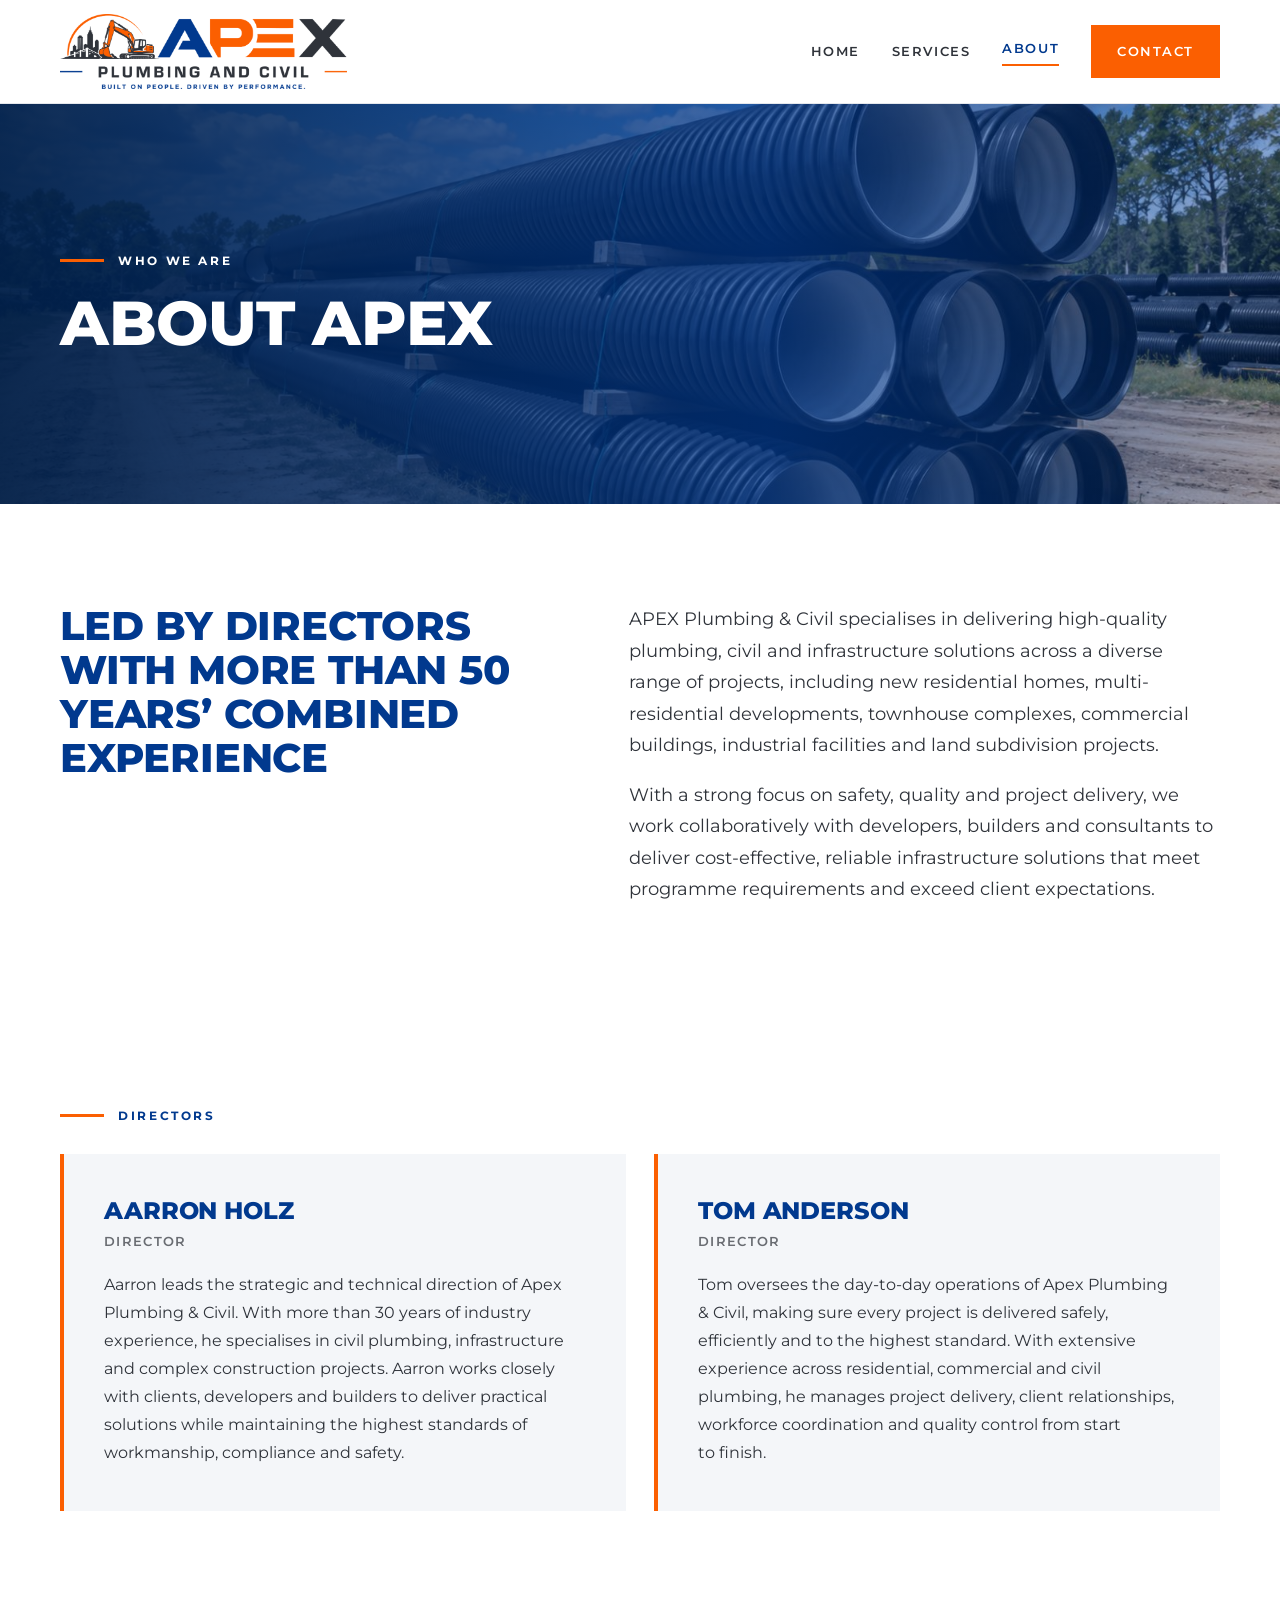
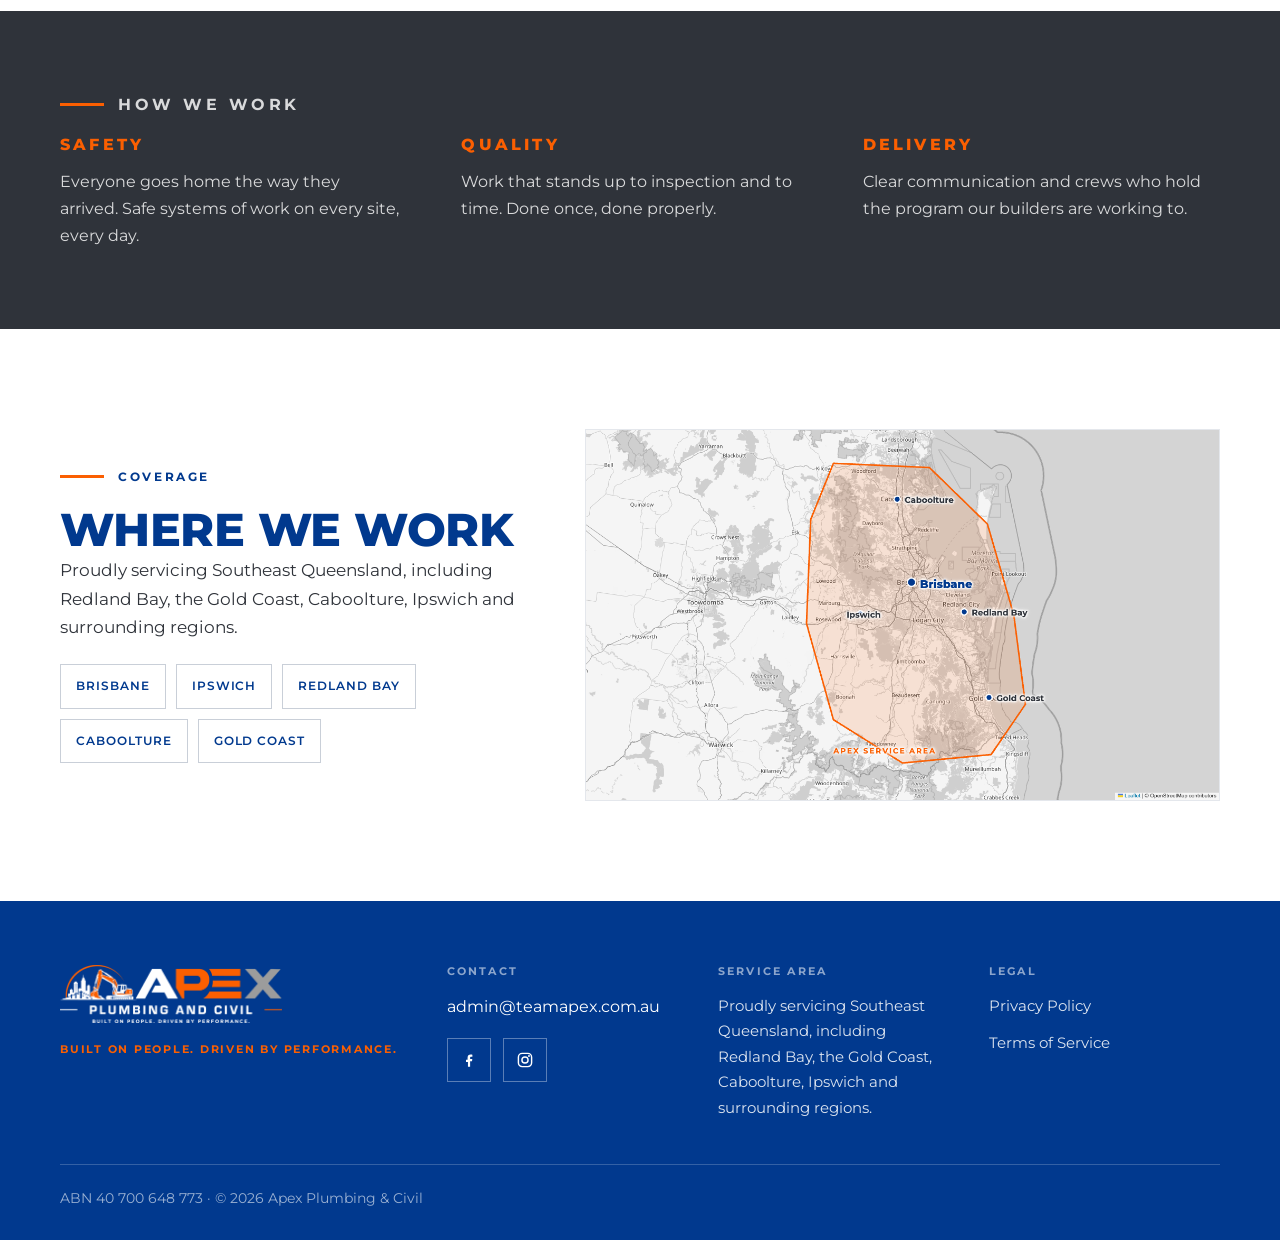
==== commit 2f739255: "Add files via upload" ====
--- a/about.html
+++ b/about.html
@@ -100,7 +100,7 @@
       <div>
         <p class="eyebrow"><span class="rule"></span>Coverage</p>
         <h2 class="section-title">Where we work</h2>
-        <p class="coverage-text">APEX Plumbing &amp; Civil proudly services Southeast Queensland, from Redland Bay to the Gold Coast, north to the Caboolture region, and west to Ipswich.</p>
+        <p class="coverage-text">Proudly servicing Southeast Queensland, including Redland Bay, the Gold Coast, Caboolture, Ipswich and surrounding regions.</p>
         <ul class="chips">
           <li>Brisbane</li><li>Ipswich</li><li>Redland Bay</li><li>Caboolture</li><li>Gold Coast</li>
         </ul>
@@ -129,7 +129,7 @@
         </div>
         <div>
           <h2 class="footer-head">Service area</h2>
-          <p class="footer-text">Southeast Queensland, from Redland Bay to the Gold Coast, north to Caboolture and west to Ipswich.</p>
+          <p class="footer-text">Proudly servicing Southeast Queensland, including Redland Bay, the Gold Coast, Caboolture, Ipswich and surrounding regions.</p>
         </div>
         <div>
           <h2 class="footer-head">Legal</h2>
--- a/assets/css/style.css
+++ b/assets/css/style.css
@@ -124,6 +124,10 @@
 .band-media img{width:100%; height:220px; object-fit:cover}
 
 /* gallery: even grid of thumbnails, full photo opens in the lightbox */
+.gallery-group{margin:0 0 20px}
+.gallery-group--next{margin-top:52px}
+.gallery-head{font-size:20px; color:var(--navy); margin-bottom:8px}
+.gallery-note{font-size:15px; margin:0; opacity:.8}
 .gallery{display:grid; grid-template-columns:repeat(2,1fr); gap:10px}
 .g-item{
   position:relative; padding:0; border:0; margin:0; background:var(--grey);
@@ -168,10 +172,21 @@
   flex:0 0 100%; background:#fff; border-top:4px solid var(--orange);
   padding:30px 24px; display:flex; flex-direction:column; gap:22px;
 }
-.quote p{margin:0; font-size:15px; line-height:1.8}
-.quote footer{margin-top:auto}
+.quote p{margin:0 0 1em; font-size:15px; line-height:1.8}
+.quote p:last-child{margin-bottom:0}
+.quote-body{
+  max-height:250px; overflow-y:auto; padding-right:16px;
+  scrollbar-width:thin; scrollbar-color:var(--line-2) transparent; overscroll-behavior:contain;
+}
+.quote-body::-webkit-scrollbar{width:6px}
+.quote-body::-webkit-scrollbar-track{background:var(--grey)}
+.quote-body::-webkit-scrollbar-thumb{background:var(--line-2)}
+.quote-body:hover::-webkit-scrollbar-thumb{background:var(--orange)}
+
+.quote footer{margin-top:auto; padding-top:22px; border-top:1px solid var(--line)}
 .quote strong{display:block; font-weight:700; font-size:14px; letter-spacing:.06em; text-transform:uppercase; color:var(--navy)}
-.quote span{display:block; font-size:14px; color:var(--charcoal); opacity:.7; margin-top:5px}
+.quote span{display:block; font-size:14px; color:var(--charcoal); opacity:.7; margin-top:7px}
+
 .carousel-controls{display:flex; align-items:center; justify-content:space-between; gap:16px; margin-top:22px}
 .dots{display:flex; gap:8px}
 .dots button{width:36px; height:6px; border:0; padding:0; cursor:pointer; background:var(--line-2)}
@@ -251,6 +266,7 @@
 .follow a{display:flex; align-items:center; gap:12px; min-height:44px; font-size:15px; color:#fff}
 .follow a:hover{color:var(--orange)}
 .follow svg{flex:none}
+.contact-mark{display:none}
 .contact-mark img{height:56px; width:auto}
 
 /* legal */
@@ -305,6 +321,9 @@
   .card h3{font-size:26px}
   .card p{font-size:16px}
   .gallery{gap:14px}
+  .gallery-group{margin-bottom:26px}
+  .gallery-group--next{margin-top:72px}
+  .gallery-head{font-size:24px}
   .quote{padding:40px 36px}
   .quote p{font-size:17px}
   .band{flex-direction:row}
@@ -331,6 +350,7 @@
   .contact-form{flex:1.05; padding:72px 40px}
   .contact-side{flex:.95; padding:72px 40px}
   .contact-email{font-size:23px}
+  .contact-mark{display:block}
   .legal-head{padding:72px 0}
   .site-footer{padding:64px 0 30px}
   .footer-grid{grid-template-columns:1.5fr 1fr 1fr 1fr; gap:40px; padding-bottom:44px}
@@ -356,6 +376,7 @@
   .hero h1{max-width:14ch}
   .section{padding:100px 0}
   .quote{flex:0 0 calc(50% - 12px); min-height:400px; padding:44px 40px}
+  .quote-body{max-height:280px}
   .carousel-track{gap:24px}
   .quote p{font-size:17px}
   .band-media img{min-height:460px}
